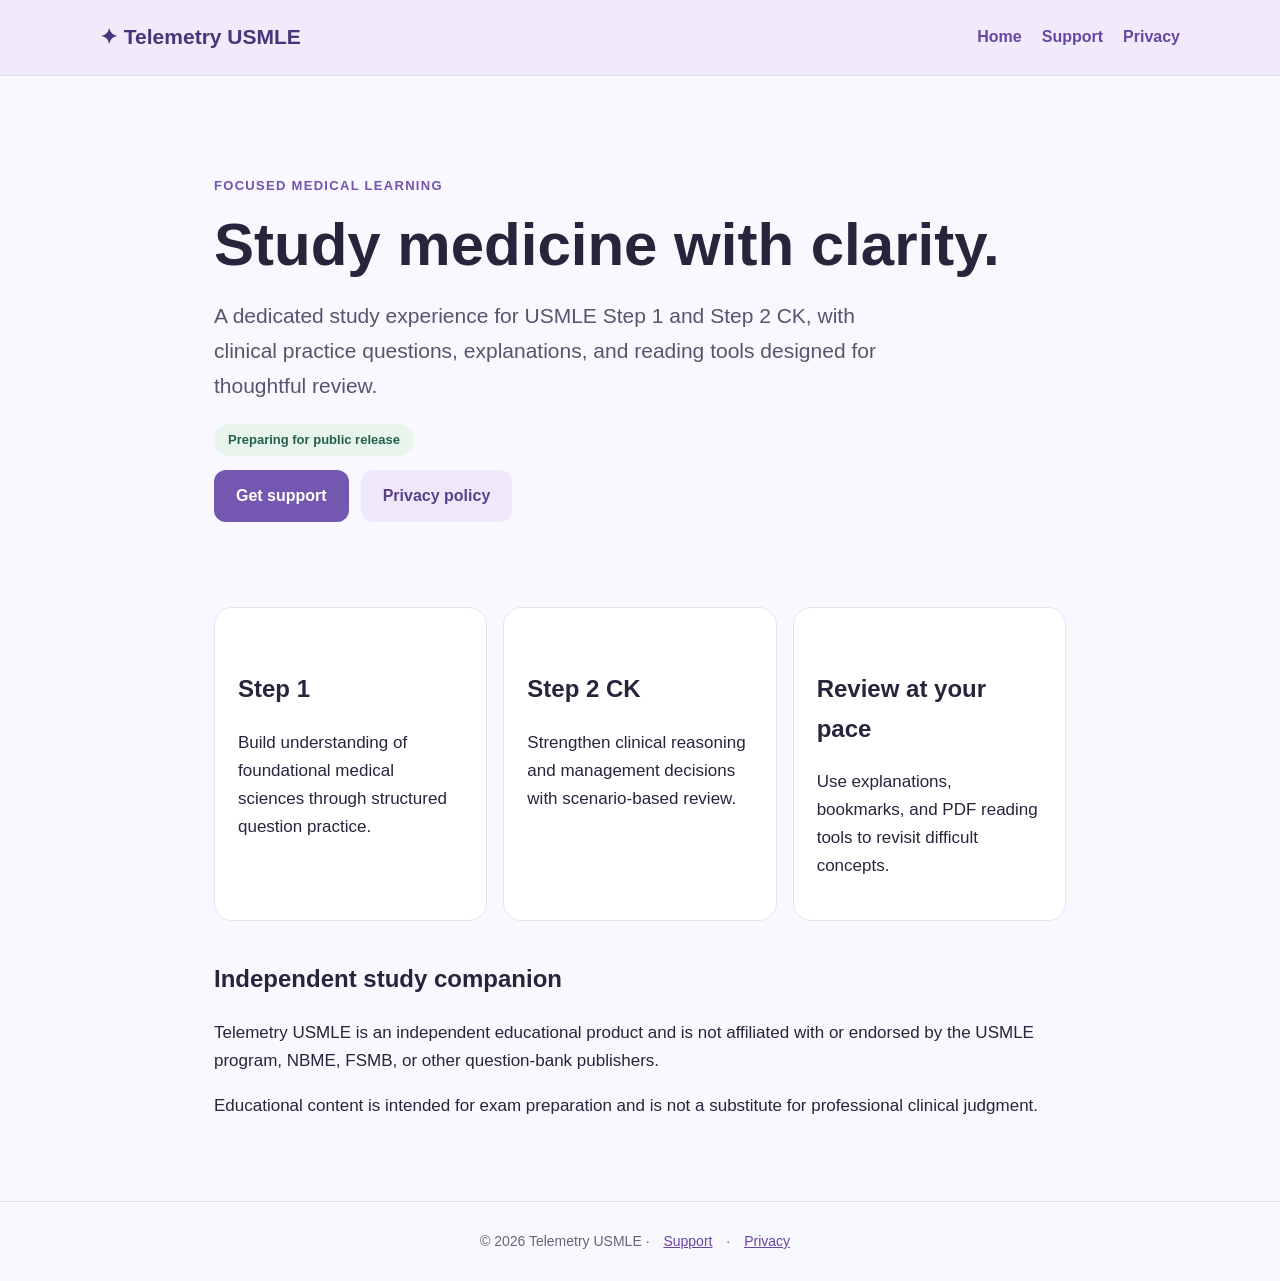
==== index.html @ 8b522fc5 "Add files via upload" ====
<!doctype html><html lang="en"><head><meta charset="utf-8"><meta name="viewport" content="width=device-width,initial-scale=1"><title>Telemetry USMLE | Medical Board Exam Study</title><meta name="description" content="Telemetry USMLE is a medical board exam study app with Step 1 and Step 2 CK practice and detailed explanations."><link rel="stylesheet" href="style.css"></head><body><header><a class="brand" href="index.html">✦ Telemetry USMLE</a><nav><a href="index.html">Home</a><a href="support.html">Support</a><a href="privacy.html">Privacy</a></nav></header><main><section class="hero"><div class="eyebrow">Focused medical learning</div><h1>Study medicine with clarity.</h1><p class="lead">A dedicated study experience for USMLE Step 1 and Step 2 CK, with clinical practice questions, explanations, and reading tools designed for thoughtful review.</p><span class="pill">Preparing for public release</span><div><a class="button" href="support.html">Get support</a><a class="button secondary" href="privacy.html">Privacy policy</a></div></section><section class="cards"><article class="card"><h2>Step 1</h2><p>Build understanding of foundational medical sciences through structured question practice.</p></article><article class="card"><h2>Step 2 CK</h2><p>Strengthen clinical reasoning and management decisions with scenario-based review.</p></article><article class="card"><h2>Review at your pace</h2><p>Use explanations, bookmarks, and PDF reading tools to revisit difficult concepts.</p></article></section><h2>Independent study companion</h2><p>Telemetry USMLE is an independent educational product and is not affiliated with or endorsed by the USMLE program, NBME, FSMB, or other question-bank publishers.</p><p>Educational content is intended for exam preparation and is not a substitute for professional clinical judgment.</p></main><footer>© 2026 Telemetry USMLE · <a href="support.html">Support</a> · <a href="privacy.html">Privacy</a></footer></body></html>
---- style.css ----
:root{font-family:Inter,-apple-system,BlinkMacSystemFont,'Segoe UI',sans-serif;color:#29243b;background:#faf8ff}*{box-sizing:border-box}body{margin:0;line-height:1.65}header{background:#f0eafa;border-bottom:1px solid #e4dbf2;padding:20px max(6%,calc((100% - 1080px)/2));display:flex;justify-content:space-between;align-items:center;gap:20px;flex-wrap:wrap}a{color:#6747a3}nav a{margin-left:20px;text-decoration:none;font-weight:600}.brand{font-weight:800;color:#493579;text-decoration:none;font-size:21px}main{max-width:900px;margin:auto;padding:64px 24px}.hero{padding:35px 0 55px}.eyebrow{color:#7353ad;font-weight:700;letter-spacing:.1em;text-transform:uppercase;font-size:13px}h1{font-size:clamp(36px,6vw,60px);line-height:1.12;margin:15px 0 20px}h2{margin-top:38px;font-size:24px}p,li{font-size:17px}.lead{font-size:21px;color:#5b526d;max-width:690px}.pill{display:inline-block;background:#e7f5ed;border-radius:20px;padding:5px 14px;color:#245f4d;font-size:13px;font-weight:700}.button{display:inline-block;background:#7457ae;color:white;padding:13px 22px;border-radius:12px;text-decoration:none;font-weight:700;margin:14px 12px 0 0}.button.secondary{background:#efe8fa;color:#594088}.cards{display:grid;grid-template-columns:repeat(auto-fit,minmax(230px,1fr));gap:16px;margin-top:30px}.card{background:white;border:1px solid #e9e1f2;border-radius:18px;padding:23px}.note{background:#fff5e8;border-left:4px solid #dfad6c;padding:15px 20px;border-radius:6px}footer{padding:28px 6%;border-top:1px solid #e4dbf2;text-align:center;color:#6b617a;font-size:14px}footer a{margin:0 10px}@media(max-width:600px){nav a{margin:0 12px 0 0}main{padding:40px 20px}}
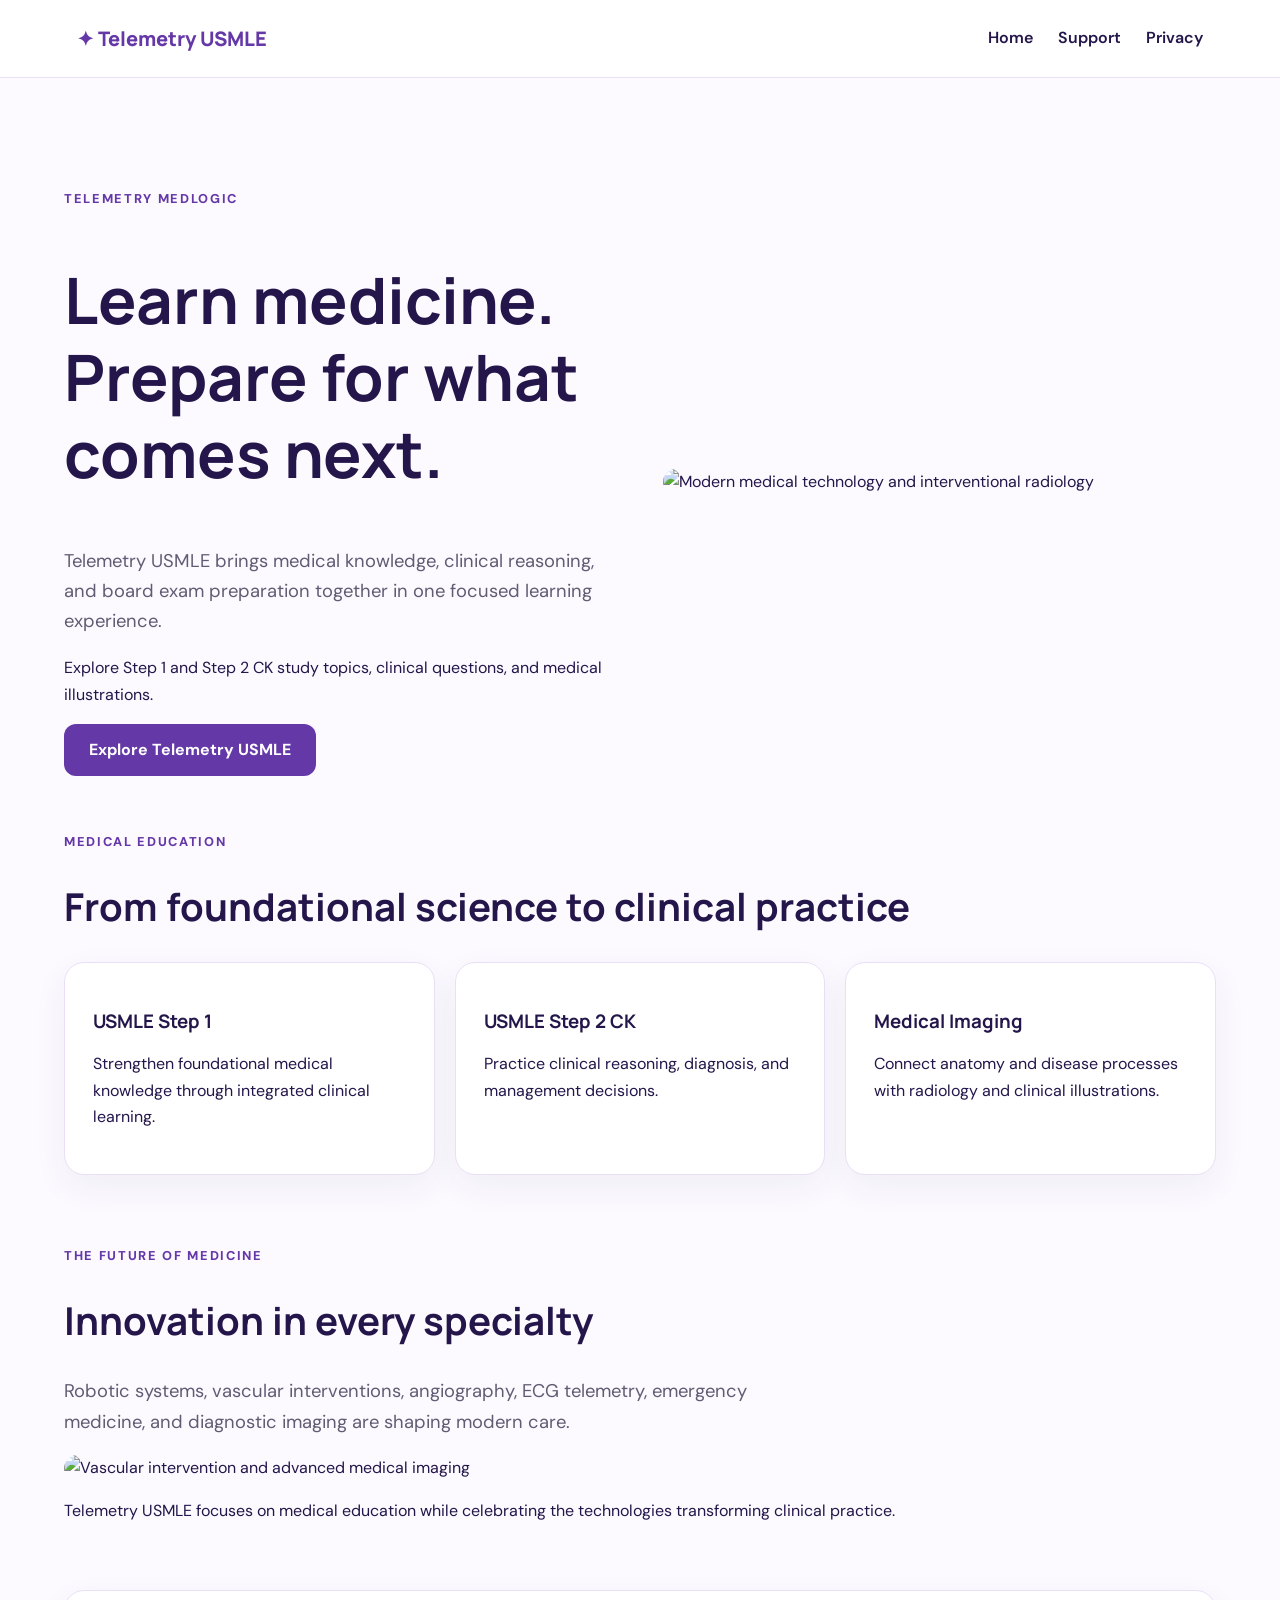
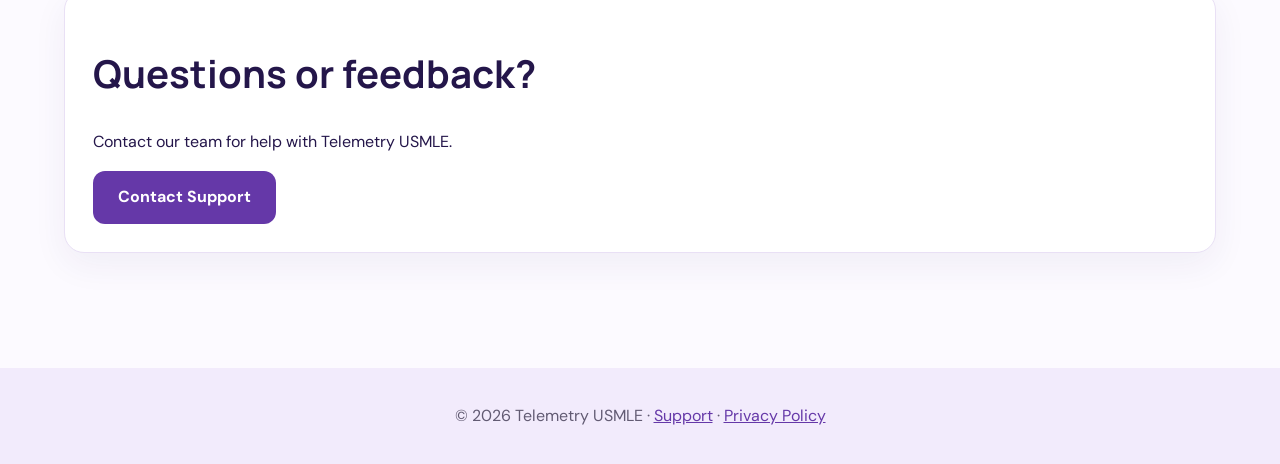
==== commit 8c128c4a: "Update index.html" ====
--- a/index.html
+++ b/index.html
@@ -1 +1,111 @@
-<!doctype html><html lang="en"><head><meta charset="utf-8"><meta name="viewport" content="width=device-width,initial-scale=1"><title>Telemetry USMLE | Medical Board Exam Study</title><meta name="description" content="Telemetry USMLE is a medical board exam study app with Step 1 and Step 2 CK practice and detailed explanations."><link rel="stylesheet" href="style.css"></head><body><header><a class="brand" href="index.html">✦ Telemetry USMLE</a><nav><a href="index.html">Home</a><a href="support.html">Support</a><a href="privacy.html">Privacy</a></nav></header><main><section class="hero"><div class="eyebrow">Focused medical learning</div><h1>Study medicine with clarity.</h1><p class="lead">A dedicated study experience for USMLE Step 1 and Step 2 CK, with clinical practice questions, explanations, and reading tools designed for thoughtful review.</p><span class="pill">Preparing for public release</span><div><a class="button" href="support.html">Get support</a><a class="button secondary" href="privacy.html">Privacy policy</a></div></section><section class="cards"><article class="card"><h2>Step 1</h2><p>Build understanding of foundational medical sciences through structured question practice.</p></article><article class="card"><h2>Step 2 CK</h2><p>Strengthen clinical reasoning and management decisions with scenario-based review.</p></article><article class="card"><h2>Review at your pace</h2><p>Use explanations, bookmarks, and PDF reading tools to revisit difficult concepts.</p></article></section><h2>Independent study companion</h2><p>Telemetry USMLE is an independent educational product and is not affiliated with or endorsed by the USMLE program, NBME, FSMB, or other question-bank publishers.</p><p>Educational content is intended for exam preparation and is not a substitute for professional clinical judgment.</p></main><footer>© 2026 Telemetry USMLE · <a href="support.html">Support</a> · <a href="privacy.html">Privacy</a></footer></body></html>
+
+<!DOCTYPE html>
+<html lang="en">
+<head>
+  <meta charset="UTF-8">
+  <meta name="viewport" content="width=device-width, initial-scale=1">
+  <meta name="description" content="Telemetry USMLE medical education and board exam preparation.">
+  <title>Telemetry USMLE | Medical Education</title>
+  <link rel="stylesheet" href="style.css">
+</head>
+<body>
+  <header>
+    <a class="brand" href="index.html">✦ Telemetry USMLE</a>
+    <nav aria-label="Main navigation">
+      <a href="index.html">Home</a>
+      <a href="support.html">Support</a>
+      <a href="privacy.html">Privacy</a>
+    </nav>
+  </header>
+
+  <main>
+    <section class="hero">
+      <div>
+        <div class="eyebrow">Telemetry MedLogic</div>
+        <h1>Learn medicine. Prepare for what comes next.</h1>
+        <p class="lead">
+          Telemetry USMLE brings medical knowledge,
+          clinical reasoning, and board exam preparation
+          together in one focused learning experience.
+        </p>
+        <p>
+          Explore Step 1 and Step 2 CK study topics,
+          clinical questions, and medical illustrations.
+        </p>
+        <a class="btn" href="support.html">Explore Telemetry USMLE</a>
+      </div>
+      <div>
+        <img
+          src="medical-hero.webp"
+          alt="Modern medical technology and interventional radiology"
+          style="width:100%;border-radius:24px"
+        >
+      </div>
+    </section>
+
+    <section>
+      <div class="eyebrow">Medical education</div>
+      <h2>From foundational science to clinical practice</h2>
+      <div class="grid">
+        <article class="card">
+          <h3>USMLE Step 1</h3>
+          <p>
+            Strengthen foundational medical knowledge
+            through integrated clinical learning.
+          </p>
+        </article>
+        <article class="card">
+          <h3>USMLE Step 2 CK</h3>
+          <p>
+            Practice clinical reasoning, diagnosis,
+            and management decisions.
+          </p>
+        </article>
+        <article class="card">
+          <h3>Medical Imaging</h3>
+          <p>
+            Connect anatomy and disease processes
+            with radiology and clinical illustrations.
+          </p>
+        </article>
+      </div>
+    </section>
+
+    <section style="padding-top:70px">
+      <div class="eyebrow">The future of medicine</div>
+      <h2>Innovation in every specialty</h2>
+      <p class="lead">
+        Robotic systems, vascular interventions,
+        angiography, ECG telemetry, emergency medicine,
+        and diagnostic imaging are shaping modern care.
+      </p>
+      <img
+        src="vascular-banner.webp"
+        alt="Vascular intervention and advanced medical imaging"
+        class="feature-image"
+      >
+      <p>
+        Telemetry USMLE focuses on medical education
+        while celebrating the technologies transforming
+        clinical practice.
+      </p>
+    </section>
+
+    <section style="padding-top:50px">
+      <div class="card">
+        <h2>Questions or feedback?</h2>
+        <p>
+          Contact our team for help with Telemetry USMLE.
+        </p>
+        <a class="btn" href="support.html">Contact Support</a>
+      </div>
+    </section>
+  </main>
+
+  <footer>
+    © 2026 Telemetry USMLE ·
+    <a href="support.html">Support</a> ·
+    <a href="privacy.html">Privacy Policy</a>
+  </footer>
+</body>
+</html>
--- a/style.css
+++ b/style.css
@@ -1 +1,140 @@
-:root{font-family:Inter,-apple-system,BlinkMacSystemFont,'Segoe UI',sans-serif;color:#29243b;background:#faf8ff}*{box-sizing:border-box}body{margin:0;line-height:1.65}header{background:#f0eafa;border-bottom:1px solid #e4dbf2;padding:20px max(6%,calc((100% - 1080px)/2));display:flex;justify-content:space-between;align-items:center;gap:20px;flex-wrap:wrap}a{color:#6747a3}nav a{margin-left:20px;text-decoration:none;font-weight:600}.brand{font-weight:800;color:#493579;text-decoration:none;font-size:21px}main{max-width:900px;margin:auto;padding:64px 24px}.hero{padding:35px 0 55px}.eyebrow{color:#7353ad;font-weight:700;letter-spacing:.1em;text-transform:uppercase;font-size:13px}h1{font-size:clamp(36px,6vw,60px);line-height:1.12;margin:15px 0 20px}h2{margin-top:38px;font-size:24px}p,li{font-size:17px}.lead{font-size:21px;color:#5b526d;max-width:690px}.pill{display:inline-block;background:#e7f5ed;border-radius:20px;padding:5px 14px;color:#245f4d;font-size:13px;font-weight:700}.button{display:inline-block;background:#7457ae;color:white;padding:13px 22px;border-radius:12px;text-decoration:none;font-weight:700;margin:14px 12px 0 0}.button.secondary{background:#efe8fa;color:#594088}.cards{display:grid;grid-template-columns:repeat(auto-fit,minmax(230px,1fr));gap:16px;margin-top:30px}.card{background:white;border:1px solid #e9e1f2;border-radius:18px;padding:23px}.note{background:#fff5e8;border-left:4px solid #dfad6c;padding:15px 20px;border-radius:6px}footer{padding:28px 6%;border-top:1px solid #e4dbf2;text-align:center;color:#6b617a;font-size:14px}footer a{margin:0 10px}@media(max-width:600px){nav a{margin:0 12px 0 0}main{padding:40px 20px}}
+
+@import url('https://fonts.googleapis.com/css2?family=DM+Sans:wght@400;500;600;700&family=Manrope:wght@400;500;600;700;800&display=swap');
+
+:root {
+  --ink: #24164a;
+  --purple: #6538a8;
+  --violet: #8052c5;
+  --soft: #f7f3ff;
+  --line: #e9e0f5;
+  --muted: #625b73;
+}
+
+* { box-sizing: border-box; }
+
+body {
+  margin: 0;
+  color: var(--ink);
+  background: #fcfaff;
+  font-family: 'DM Sans', sans-serif;
+  line-height: 1.65;
+}
+
+header {
+  display: flex;
+  justify-content: space-between;
+  align-items: center;
+  padding: 22px 6%;
+  background: white;
+  border-bottom: 1px solid var(--line);
+}
+
+.brand {
+  font-family: Manrope, sans-serif;
+  font-weight: 800;
+  font-size: 1.25rem;
+  color: var(--purple);
+  text-decoration: none;
+}
+
+nav { display: flex; gap: 25px; }
+
+nav a {
+  color: var(--ink);
+  font-weight: 600;
+  text-decoration: none;
+}
+
+nav a:hover { color: var(--violet); }
+
+main {
+  width: min(1160px, 90%);
+  margin: 0 auto;
+  padding: 55px 0;
+}
+
+h1, h2, h3 {
+  font-family: Manrope, sans-serif;
+  line-height: 1.2;
+}
+
+h1 { font-size: clamp(2.5rem, 5vw, 4.5rem); }
+h2 { font-size: clamp(1.6rem, 3vw, 2.5rem); }
+
+.lead {
+  font-size: 1.15rem;
+  color: var(--muted);
+  max-width: 700px;
+}
+
+.eyebrow {
+  color: var(--purple);
+  text-transform: uppercase;
+  letter-spacing: .13em;
+  font-size: .8rem;
+  font-weight: 800;
+}
+
+.hero {
+  display: grid;
+  grid-template-columns: 1fr 1fr;
+  gap: 45px;
+  align-items: center;
+  padding: 55px 0;
+}
+
+.hero img, .feature-image {
+  width: 100%;
+  border-radius: 24px;
+  object-fit: cover;
+}
+
+.card {
+  background: white;
+  border: 1px solid var(--line);
+  border-radius: 20px;
+  padding: 28px;
+  box-shadow: 0 12px 35px rgba(55, 30, 100, .06);
+}
+
+.grid {
+  display: grid;
+  grid-template-columns: repeat(3, 1fr);
+  gap: 20px;
+}
+
+.button, .btn {
+  display: inline-block;
+  padding: 13px 25px;
+  border-radius: 12px;
+  background: var(--purple);
+  color: white;
+  font-weight: 700;
+  text-decoration: none;
+}
+
+.button:hover, .btn:hover { background: #4b2687; }
+
+.note {
+  padding: 18px;
+  border-radius: 12px;
+  background: var(--soft);
+}
+
+footer {
+  margin-top: 60px;
+  padding: 35px 6%;
+  text-align: center;
+  background: #f2ebfc;
+  color: var(--muted);
+}
+
+footer a { color: var(--purple); }
+
+@media (max-width: 760px) {
+  header { flex-direction: column; gap: 15px; }
+  nav { flex-wrap: wrap; justify-content: center; }
+  .hero { grid-template-columns: 1fr; }
+  .grid { grid-template-columns: 1fr; }
+  main { padding: 30px 0; }
+}
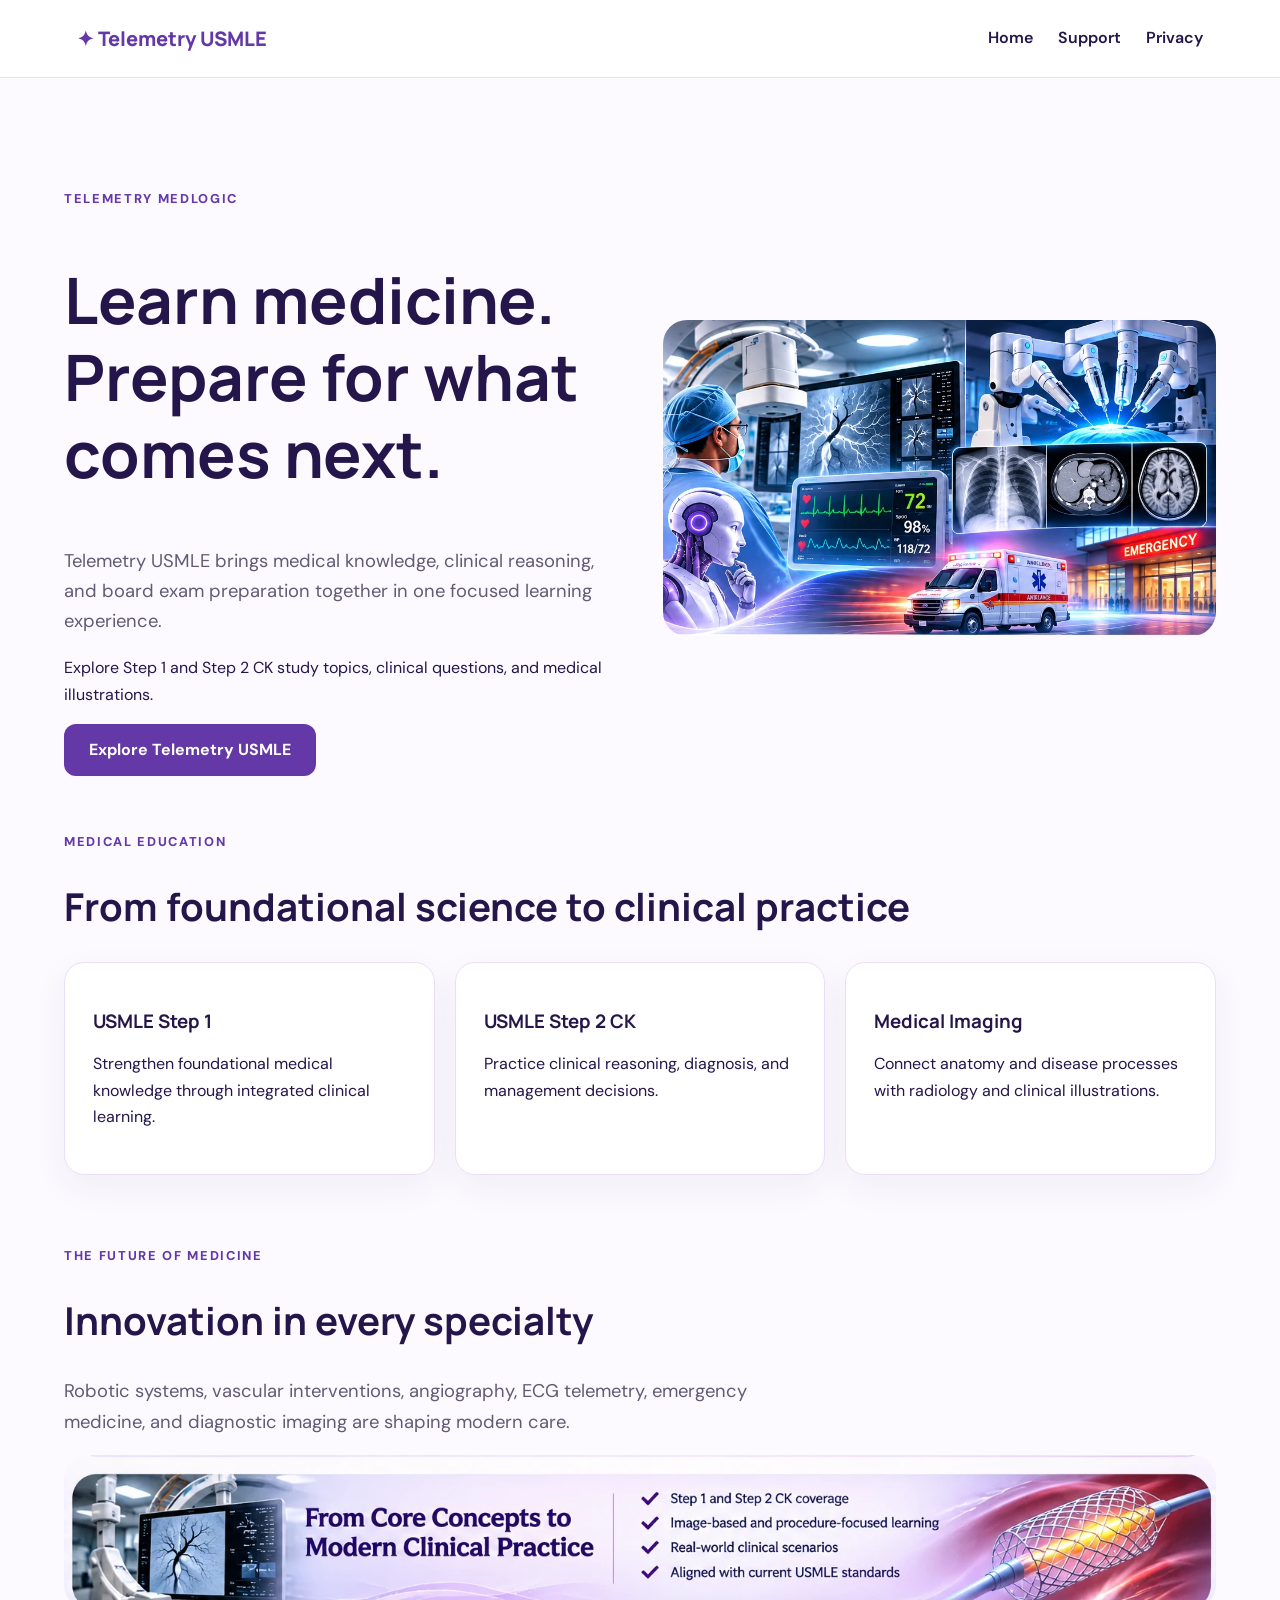
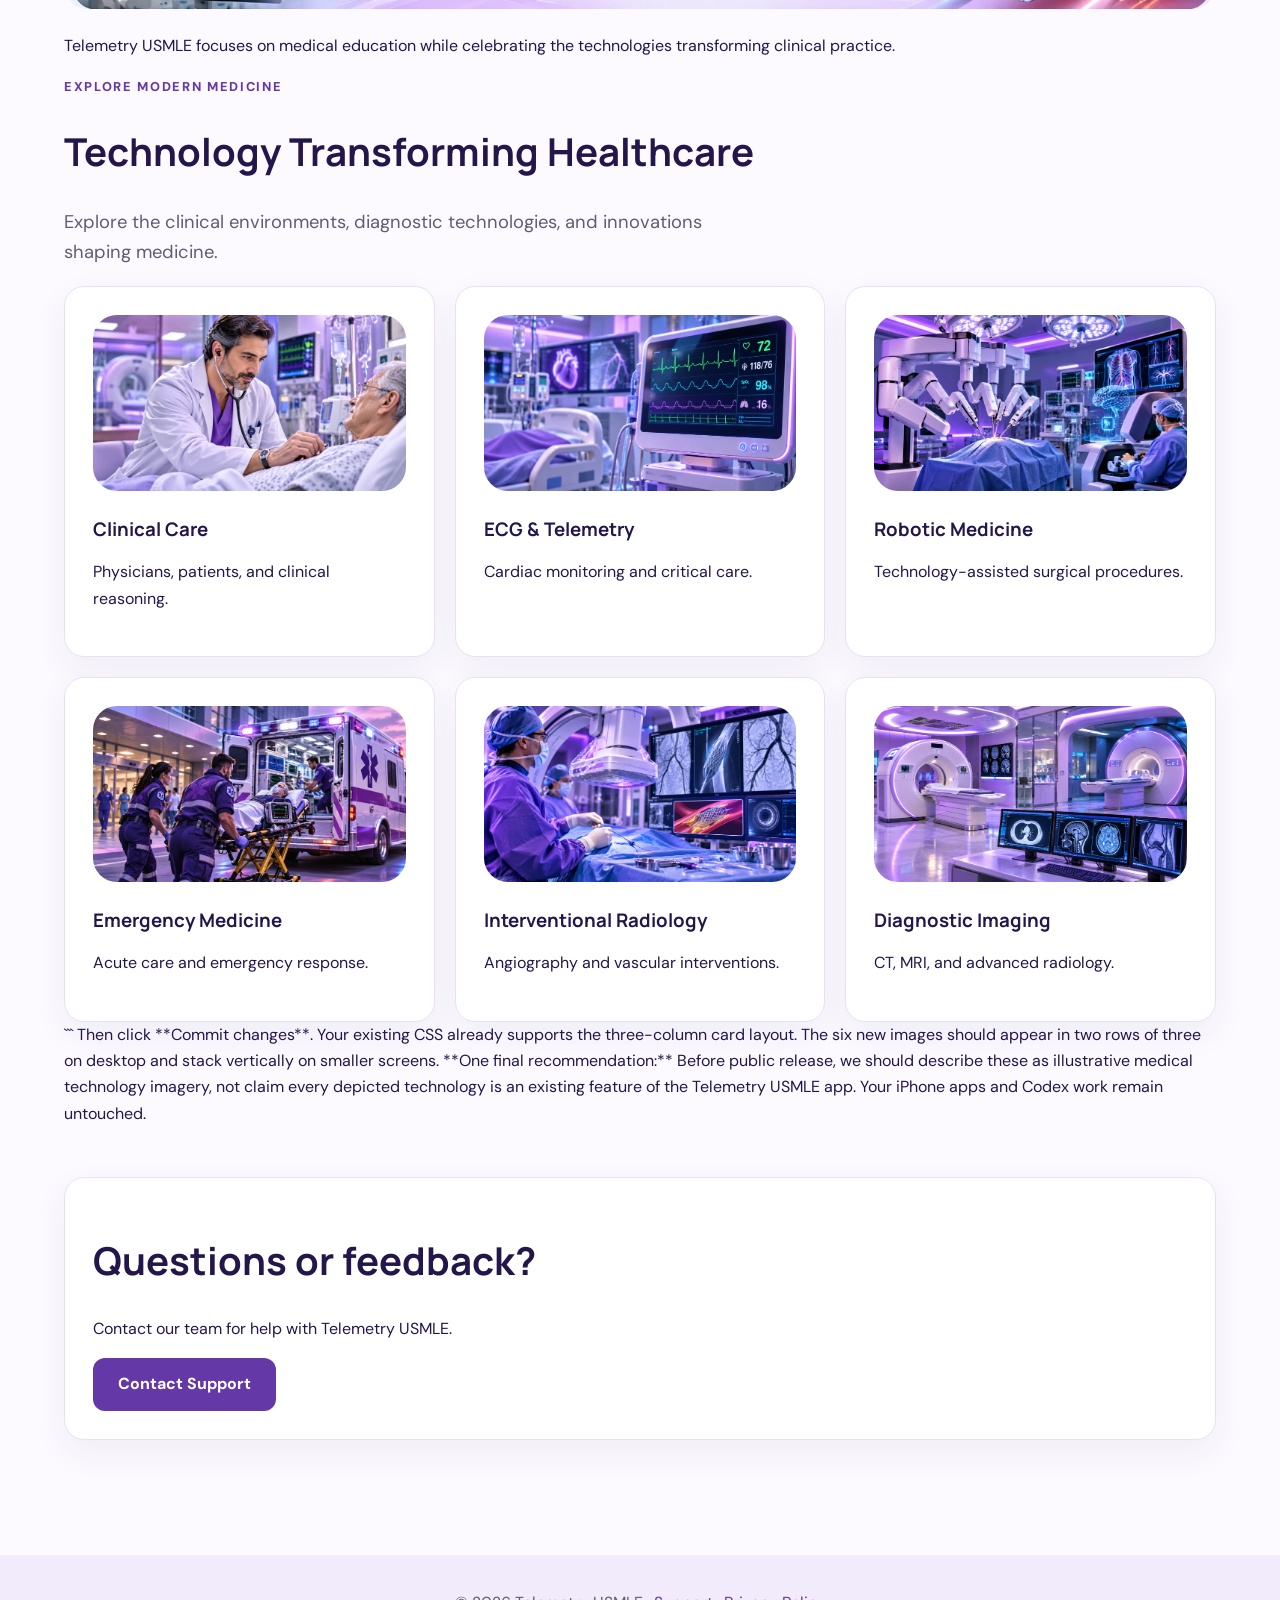
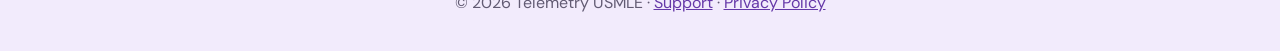
==== commit 8c08fcc1: "Update index.html" ====
--- a/index.html
+++ b/index.html
@@ -91,6 +91,73 @@
       </p>
     </section>
 
+<section class="medical-gallery">
+  <div class="eyebrow">Explore Modern Medicine</div>
+  <h2>Technology Transforming Healthcare</h2>
+  <p class="lead">
+    Explore the clinical environments, diagnostic
+    technologies, and innovations shaping medicine.
+  </p>
+
+  <div class="grid">
+    <article class="card">
+      <img src="doctor-clinical-care.png"
+           alt="Doctor providing clinical care"
+           class="feature-image" loading="lazy">
+      <h3>Clinical Care</h3>
+      <p>Physicians, patients, and clinical reasoning.</p>
+    </article>
+
+    <article class="card">
+      <img src="ecg-telemetry.png"
+           alt="ECG telemetry monitor"
+           class="feature-image" loading="lazy">
+      <h3>ECG & Telemetry</h3>
+      <p>Cardiac monitoring and critical care.</p>
+    </article>
+
+    <article class="card">
+      <img src="robotic-surgery.png"
+           alt="Robotic surgery system"
+           class="feature-image" loading="lazy">
+      <h3>Robotic Medicine</h3>
+      <p>Technology-assisted surgical procedures.</p>
+    </article>
+
+    <article class="card">
+      <img src="emergency-ambulance.png"
+           alt="Emergency medical responders"
+           class="feature-image" loading="lazy">
+      <h3>Emergency Medicine</h3>
+      <p>Acute care and emergency response.</p>
+    </article>
+
+    <article class="card">
+      <img src="interventional-radiology.png"
+           alt="Interventional radiology procedure"
+           class="feature-image" loading="lazy">
+      <h3>Interventional Radiology</h3>
+      <p>Angiography and vascular interventions.</p>
+    </article>
+
+    <article class="card">
+      <img src="ct-mri-imaging.png"
+           alt="CT and MRI imaging equipment"
+           class="feature-image" loading="lazy">
+      <h3>Diagnostic Imaging</h3>
+      <p>CT, MRI, and advanced radiology.</p>
+    </article>
+  </div>
+</section>
+```
+
+Then click **Commit changes**.
+
+Your existing CSS already supports the three-column card layout. The six new images should appear in two rows of three on desktop and stack vertically on smaller screens.
+
+**One final recommendation:** Before public release, we should describe these as illustrative medical technology imagery, not claim every depicted technology is an existing feature of the Telemetry USMLE app.
+
+Your iPhone apps and Codex work remain untouched.
     <section style="padding-top:50px">
       <div class="card">
         <h2>Questions or feedback?</h2>
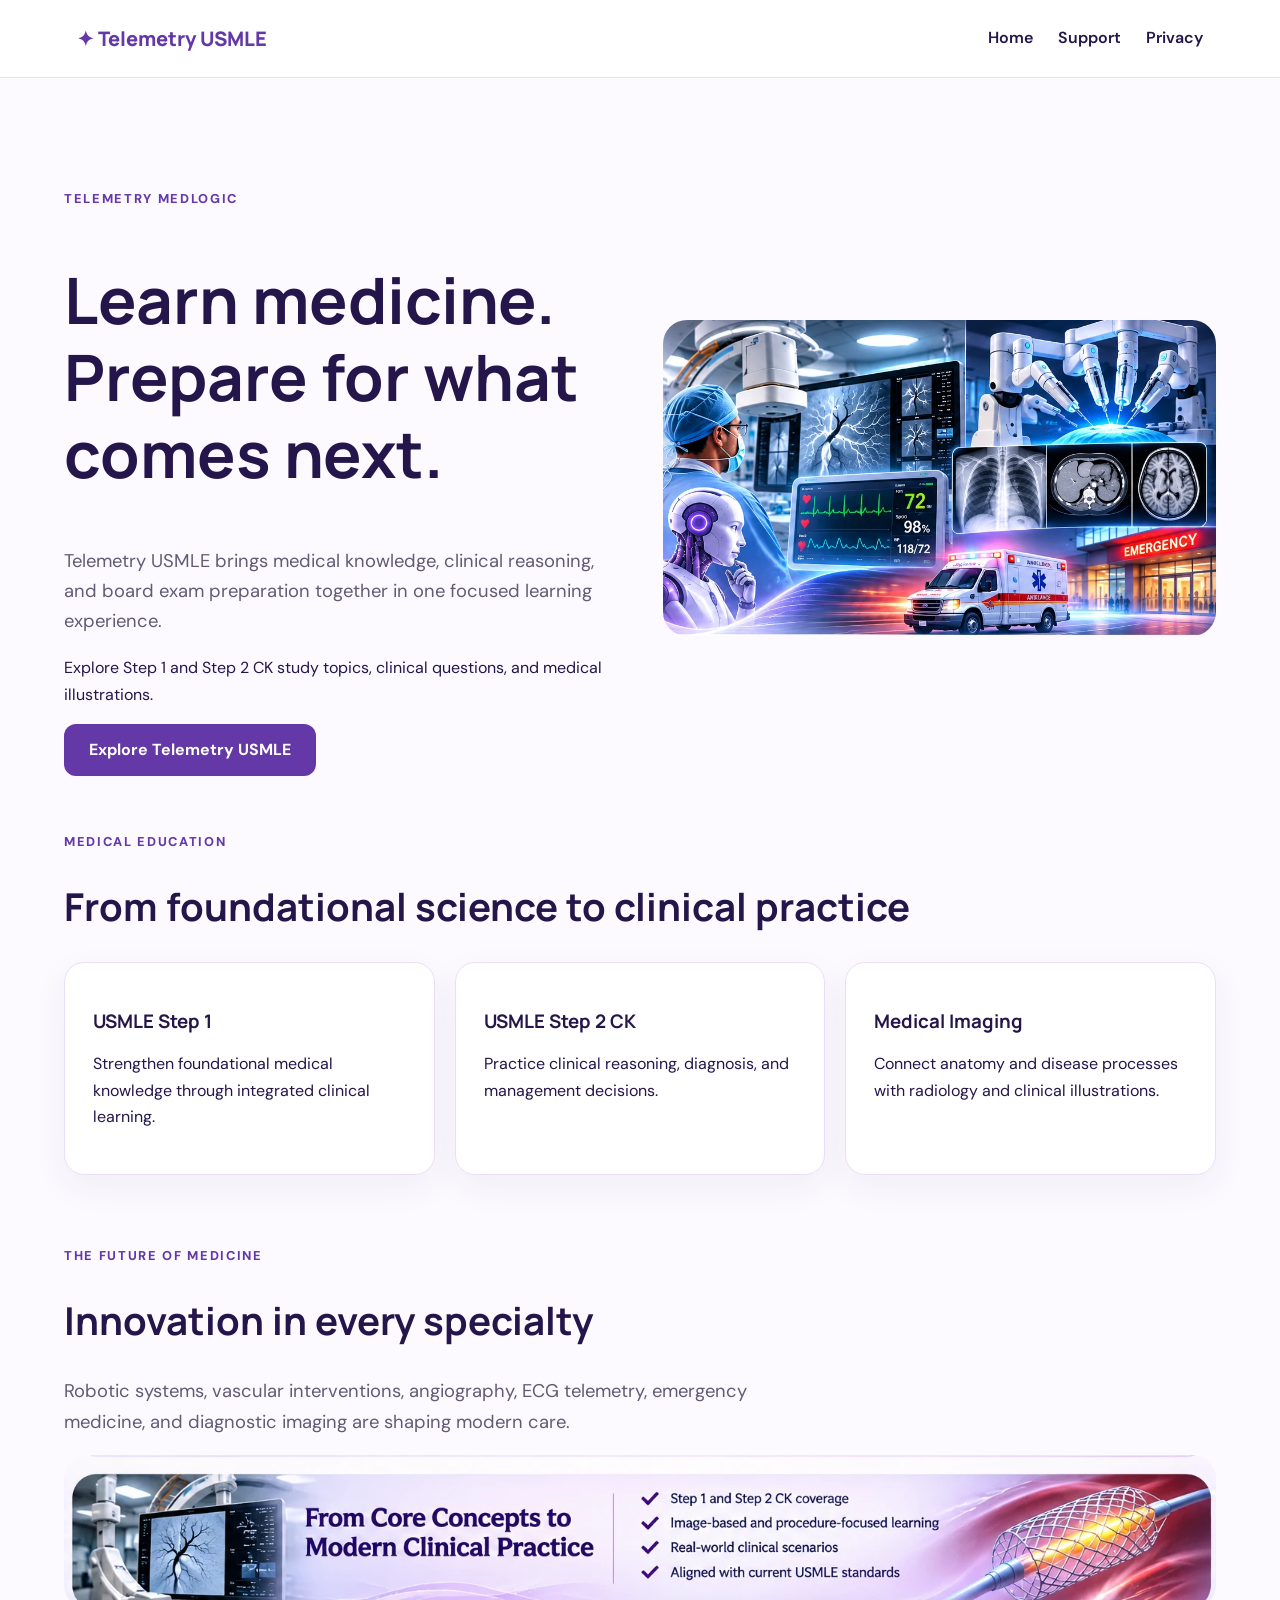
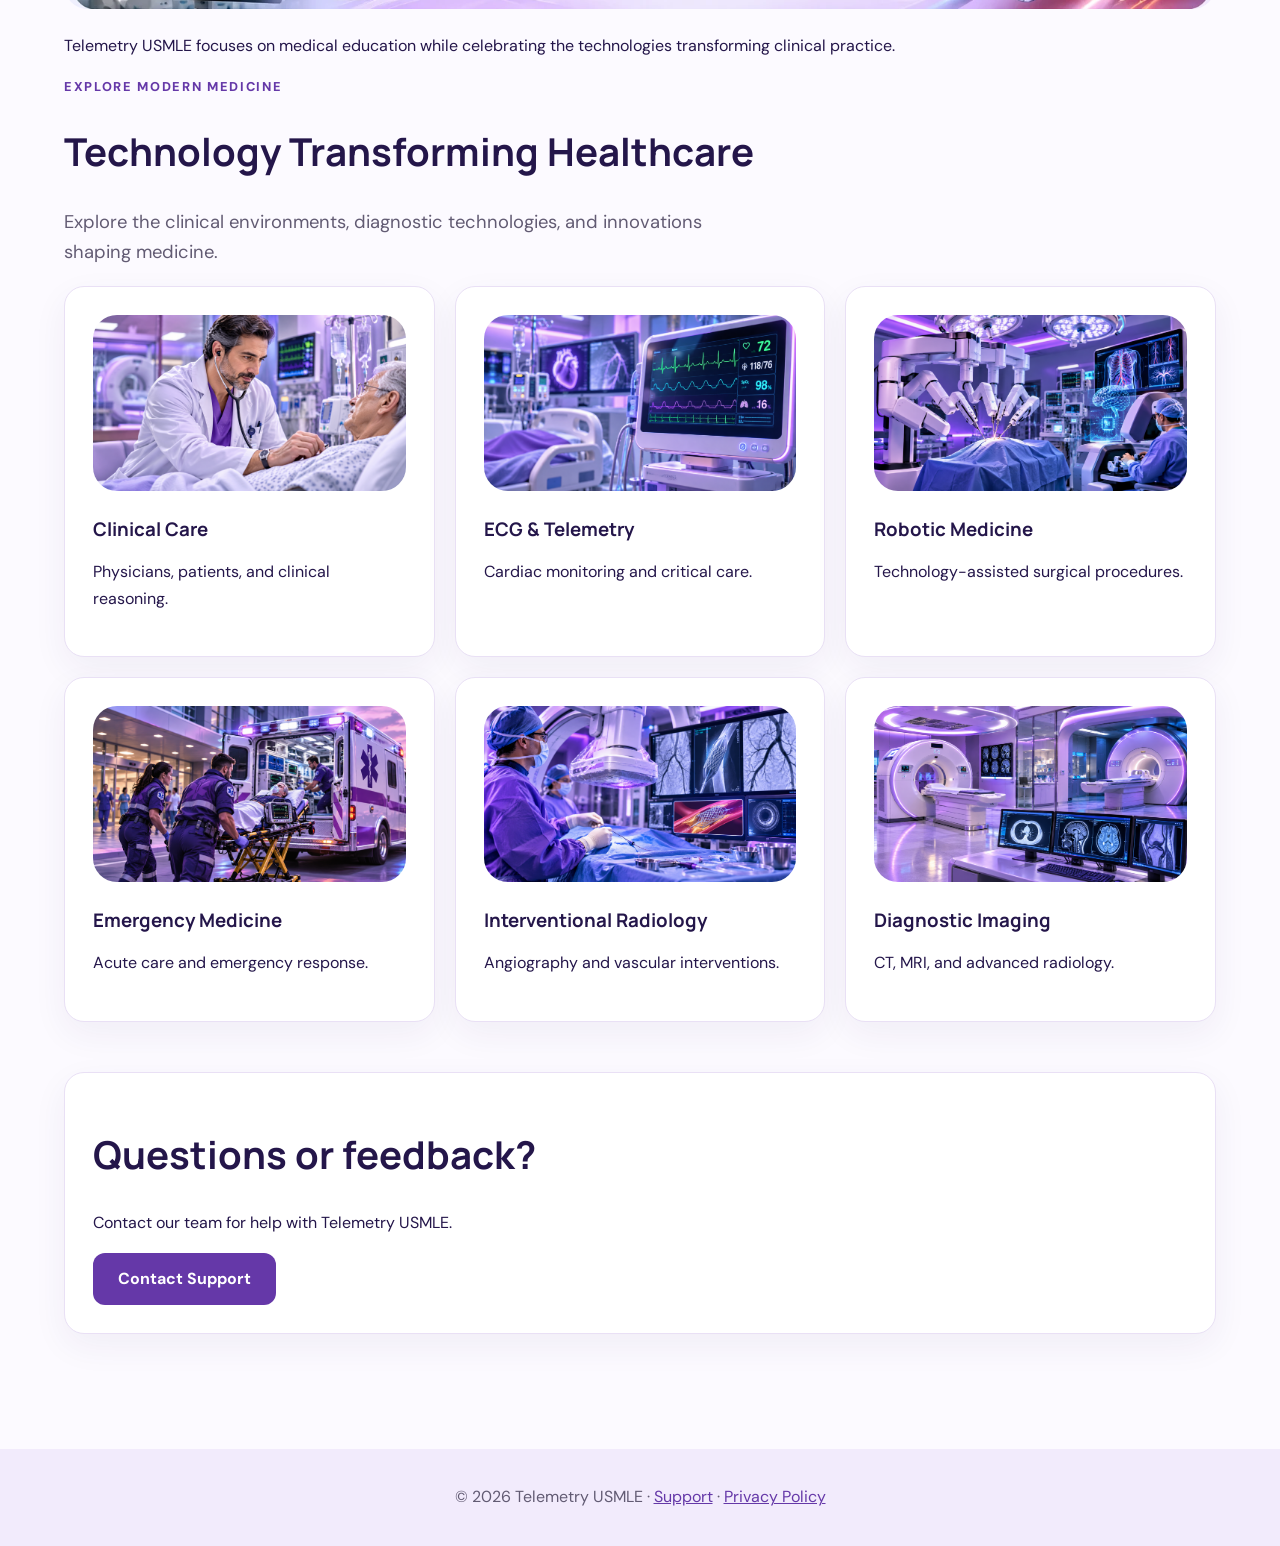
==== commit 9ac87dba: "Update index.html" ====
--- a/index.html
+++ b/index.html
@@ -149,15 +149,7 @@
     </article>
   </div>
 </section>
-```
 
-Then click **Commit changes**.
-
-Your existing CSS already supports the three-column card layout. The six new images should appear in two rows of three on desktop and stack vertically on smaller screens.
-
-**One final recommendation:** Before public release, we should describe these as illustrative medical technology imagery, not claim every depicted technology is an existing feature of the Telemetry USMLE app.
-
-Your iPhone apps and Codex work remain untouched.
     <section style="padding-top:50px">
       <div class="card">
         <h2>Questions or feedback?</h2>
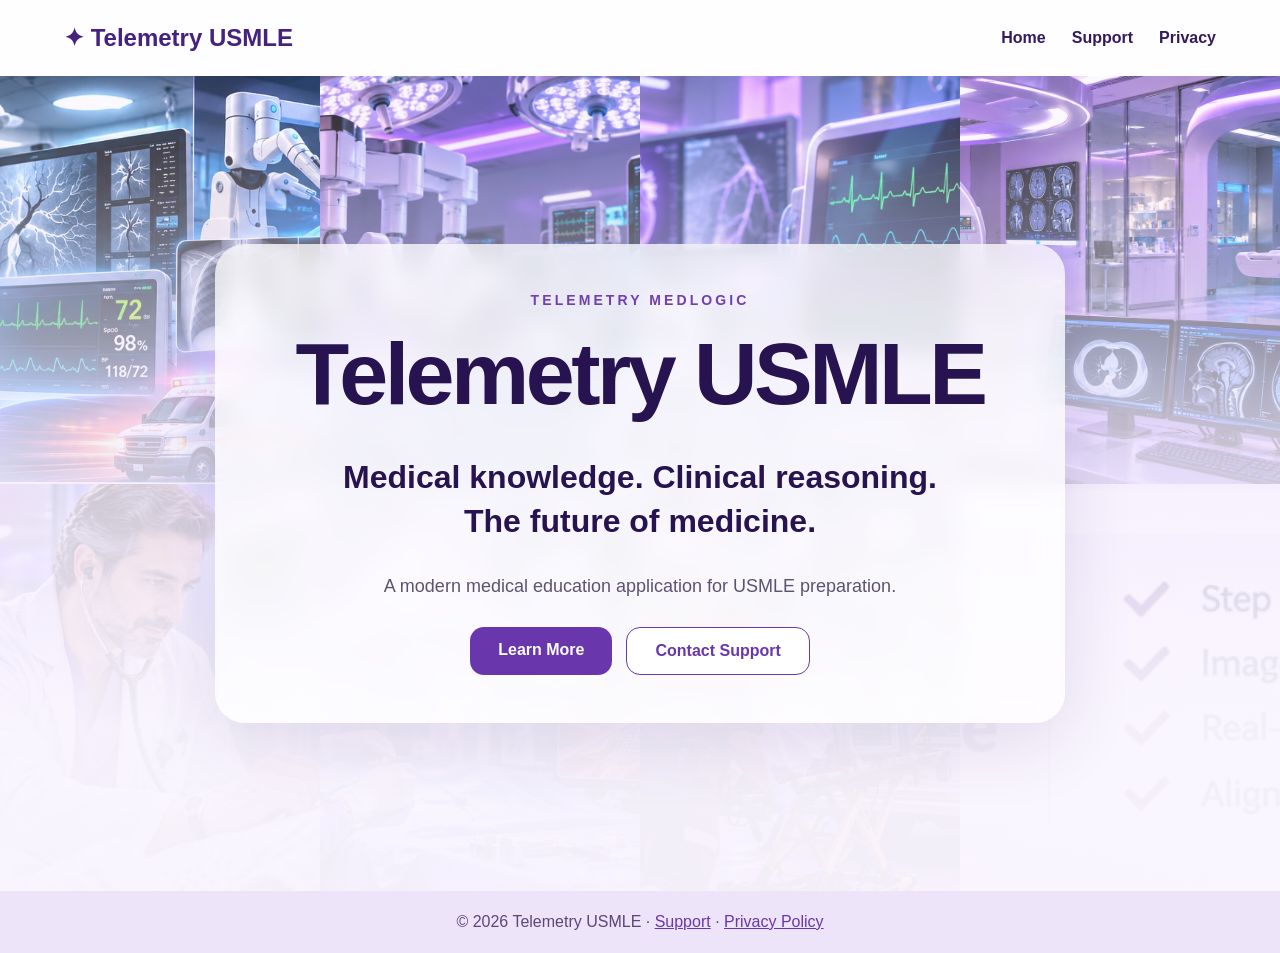
==== commit 2fb57efc: "Update index.html" ====
--- a/index.html
+++ b/index.html
@@ -2,169 +2,265 @@
 <!DOCTYPE html>
 <html lang="en">
 <head>
-  <meta charset="UTF-8">
-  <meta name="viewport" content="width=device-width, initial-scale=1">
-  <meta name="description" content="Telemetry USMLE medical education and board exam preparation.">
-  <title>Telemetry USMLE | Medical Education</title>
-  <link rel="stylesheet" href="style.css">
+<meta charset="UTF-8">
+<meta name="viewport" content="width=device-width, initial-scale=1">
+<meta name="description" content="Telemetry USMLE medical education and board exam preparation.">
+<title>Telemetry USMLE | Telemetry MedLogic</title>
+
+<style>
+* { box-sizing: border-box; }
+
+html, body {
+  margin: 0;
+  min-height: 100%;
+}
+
+body {
+  font-family: Arial, Helvetica, sans-serif;
+  color: #26134f;
+  background: #f5efff;
+}
+
+header {
+  position: relative;
+  z-index: 2;
+  display: flex;
+  justify-content: space-between;
+  align-items: center;
+  gap: 20px;
+  padding: 24px 5%;
+  background: rgba(255,255,255,.90);
+}
+
+.brand {
+  color: #44227e;
+  font-size: 24px;
+  font-weight: 800;
+  text-decoration: none;
+}
+
+nav {
+  display: flex;
+  gap: 26px;
+}
+
+nav a {
+  color: #321a5d;
+  text-decoration: none;
+  font-weight: 700;
+}
+
+nav a:hover {
+  color: #8653cb;
+}
+
+.medical-background {
+  position: absolute;
+  inset: 0;
+  overflow: hidden;
+  display: grid;
+  grid-template-columns: repeat(4, 1fr);
+  grid-template-rows: repeat(2, 1fr);
+}
+
+.medical-background img {
+  width: 100%;
+  height: 100%;
+  object-fit: cover;
+  min-height: 0;
+}
+
+.hero {
+  position: relative;
+  min-height: calc(100vh - 85px);
+  display: flex;
+  align-items: center;
+  justify-content: center;
+  padding: 80px 24px;
+  isolation: isolate;
+}
+
+.medical-background {
+  z-index: -2;
+}
+
+.hero::before {
+  content: "";
+  position: absolute;
+  inset: 0;
+  z-index: -1;
+  background:
+    linear-gradient(
+      180deg,
+      rgba(237,222,255,.15) 0%,
+      rgba(245,238,255,.80) 44%,
+      rgba(250,246,255,.97) 80%
+    );
+}
+
+.hero-content {
+  width: min(850px, 100%);
+  padding: 48px 34px;
+  text-align: center;
+  border-radius: 30px;
+  background: rgba(255,255,255,.73);
+  box-shadow: 0 20px 70px rgba(49,24,95,.12);
+  backdrop-filter: blur(12px);
+}
+
+.eyebrow {
+  font-size: 14px;
+  letter-spacing: .22em;
+  text-transform: uppercase;
+  color: #7040b1;
+  font-weight: 800;
+}
+
+h1 {
+  margin: 18px 0;
+  font-size: clamp(44px, 7vw, 88px);
+  line-height: 1.1;
+  letter-spacing: -.04em;
+}
+
+.tagline {
+  font-size: clamp(21px, 3vw, 32px);
+  font-weight: 700;
+  line-height: 1.4;
+}
+
+.description {
+  font-size: 18px;
+  color: #5d5271;
+}
+
+.actions {
+  display: flex;
+  justify-content: center;
+  flex-wrap: wrap;
+  gap: 14px;
+  margin-top: 30px;
+}
+
+.btn {
+  padding: 14px 28px;
+  border-radius: 14px;
+  font-weight: 700;
+  text-decoration: none;
+}
+
+.primary {
+  background: #6936ac;
+  color: white;
+}
+
+.secondary {
+  background: white;
+  color: #6936ac;
+  border: 1px solid #6936ac;
+}
+
+footer {
+  text-align: center;
+  padding: 22px;
+  background: #eee4fa;
+  color: #594777;
+}
+
+footer a {
+  color: #6936ac;
+}
+
+@media (max-width: 700px) {
+  header {
+    flex-direction: column;
+    padding: 18px;
+  }
+
+  nav {
+    gap: 20px;
+  }
+
+  .medical-background {
+    grid-template-columns: repeat(2, 1fr);
+    grid-template-rows: repeat(4, 1fr);
+  }
+
+  .hero {
+    min-height: 850px;
+    padding: 40px 16px;
+  }
+
+  .hero-content {
+    padding: 32px 20px;
+  }
+
+  .description {
+    font-size: 16px;
+  }
+}
+</style>
 </head>
+
 <body>
-  <header>
-    <a class="brand" href="index.html">✦ Telemetry USMLE</a>
-    <nav aria-label="Main navigation">
-      <a href="index.html">Home</a>
-      <a href="support.html">Support</a>
-      <a href="privacy.html">Privacy</a>
-    </nav>
-  </header>
-
-  <main>
-    <section class="hero">
-      <div>
-        <div class="eyebrow">Telemetry MedLogic</div>
-        <h1>Learn medicine. Prepare for what comes next.</h1>
-        <p class="lead">
-          Telemetry USMLE brings medical knowledge,
-          clinical reasoning, and board exam preparation
-          together in one focused learning experience.
-        </p>
-        <p>
-          Explore Step 1 and Step 2 CK study topics,
-          clinical questions, and medical illustrations.
-        </p>
-        <a class="btn" href="support.html">Explore Telemetry USMLE</a>
-      </div>
-      <div>
-        <img
-          src="medical-hero.webp"
-          alt="Modern medical technology and interventional radiology"
-          style="width:100%;border-radius:24px"
-        >
-      </div>
-    </section>
-
-    <section>
-      <div class="eyebrow">Medical education</div>
-      <h2>From foundational science to clinical practice</h2>
-      <div class="grid">
-        <article class="card">
-          <h3>USMLE Step 1</h3>
-          <p>
-            Strengthen foundational medical knowledge
-            through integrated clinical learning.
-          </p>
-        </article>
-        <article class="card">
-          <h3>USMLE Step 2 CK</h3>
-          <p>
-            Practice clinical reasoning, diagnosis,
-            and management decisions.
-          </p>
-        </article>
-        <article class="card">
-          <h3>Medical Imaging</h3>
-          <p>
-            Connect anatomy and disease processes
-            with radiology and clinical illustrations.
-          </p>
-        </article>
-      </div>
-    </section>
-
-    <section style="padding-top:70px">
-      <div class="eyebrow">The future of medicine</div>
-      <h2>Innovation in every specialty</h2>
-      <p class="lead">
-        Robotic systems, vascular interventions,
-        angiography, ECG telemetry, emergency medicine,
-        and diagnostic imaging are shaping modern care.
-      </p>
-      <img
-        src="vascular-banner.webp"
-        alt="Vascular intervention and advanced medical imaging"
-        class="feature-image"
-      >
-      <p>
-        Telemetry USMLE focuses on medical education
-        while celebrating the technologies transforming
-        clinical practice.
-      </p>
-    </section>
-
-<section class="medical-gallery">
-  <div class="eyebrow">Explore Modern Medicine</div>
-  <h2>Technology Transforming Healthcare</h2>
-  <p class="lead">
-    Explore the clinical environments, diagnostic
-    technologies, and innovations shaping medicine.
-  </p>
-
-  <div class="grid">
-    <article class="card">
-      <img src="doctor-clinical-care.png"
-           alt="Doctor providing clinical care"
-           class="feature-image" loading="lazy">
-      <h3>Clinical Care</h3>
-      <p>Physicians, patients, and clinical reasoning.</p>
-    </article>
-
-    <article class="card">
-      <img src="ecg-telemetry.png"
-           alt="ECG telemetry monitor"
-           class="feature-image" loading="lazy">
-      <h3>ECG & Telemetry</h3>
-      <p>Cardiac monitoring and critical care.</p>
-    </article>
-
-    <article class="card">
-      <img src="robotic-surgery.png"
-           alt="Robotic surgery system"
-           class="feature-image" loading="lazy">
-      <h3>Robotic Medicine</h3>
-      <p>Technology-assisted surgical procedures.</p>
-    </article>
-
-    <article class="card">
-      <img src="emergency-ambulance.png"
-           alt="Emergency medical responders"
-           class="feature-image" loading="lazy">
-      <h3>Emergency Medicine</h3>
-      <p>Acute care and emergency response.</p>
-    </article>
-
-    <article class="card">
-      <img src="interventional-radiology.png"
-           alt="Interventional radiology procedure"
-           class="feature-image" loading="lazy">
-      <h3>Interventional Radiology</h3>
-      <p>Angiography and vascular interventions.</p>
-    </article>
-
-    <article class="card">
-      <img src="ct-mri-imaging.png"
-           alt="CT and MRI imaging equipment"
-           class="feature-image" loading="lazy">
-      <h3>Diagnostic Imaging</h3>
-      <p>CT, MRI, and advanced radiology.</p>
-    </article>
+<header>
+  <a class="brand" href="index.html">✦ Telemetry USMLE</a>
+  <nav aria-label="Main navigation">
+    <a href="index.html">Home</a>
+    <a href="support.html">Support</a>
+    <a href="privacy.html">Privacy</a>
+  </nav>
+</header>
+
+<main>
+<section class="hero">
+
+  <div class="medical-background" aria-hidden="true">
+    <img src="medical-hero.webp" alt="">
+    <img src="robotic-surgery.png" alt="">
+    <img src="ecg-telemetry.png" alt="">
+    <img src="ct-mri-imaging.png" alt="">
+    <img src="doctor-clinical-care.png" alt="">
+    <img src="interventional-radiology.png" alt="">
+    <img src="emergency-ambulance.png" alt="">
+    <img src="vascular-banner.webp" alt="">
   </div>
+
+  <div class="hero-content">
+    <div class="eyebrow">Telemetry MedLogic</div>
+
+    <h1>Telemetry USMLE</h1>
+
+    <p class="tagline">
+      Medical knowledge. Clinical reasoning.<br>
+      The future of medicine.
+    </p>
+
+    <p class="description">
+      A modern medical education application
+      for USMLE preparation.
+    </p>
+
+    <div class="actions">
+      <a class="btn primary" href="support.html">
+        Learn More
+      </a>
+
+      <a class="btn secondary"
+         href="mailto:telemetrymedlogic@gmail.com">
+        Contact Support
+      </a>
+    </div>
+  </div>
+
 </section>
-
-    <section style="padding-top:50px">
-      <div class="card">
-        <h2>Questions or feedback?</h2>
-        <p>
-          Contact our team for help with Telemetry USMLE.
-        </p>
-        <a class="btn" href="support.html">Contact Support</a>
-      </div>
-    </section>
-  </main>
-
-  <footer>
-    © 2026 Telemetry USMLE ·
-    <a href="support.html">Support</a> ·
-    <a href="privacy.html">Privacy Policy</a>
-  </footer>
+</main>
+
+<footer>
+  © 2026 Telemetry USMLE ·
+  <a href="support.html">Support</a> ·
+  <a href="privacy.html">Privacy Policy</a>
+</footer>
+
 </body>
 </html>
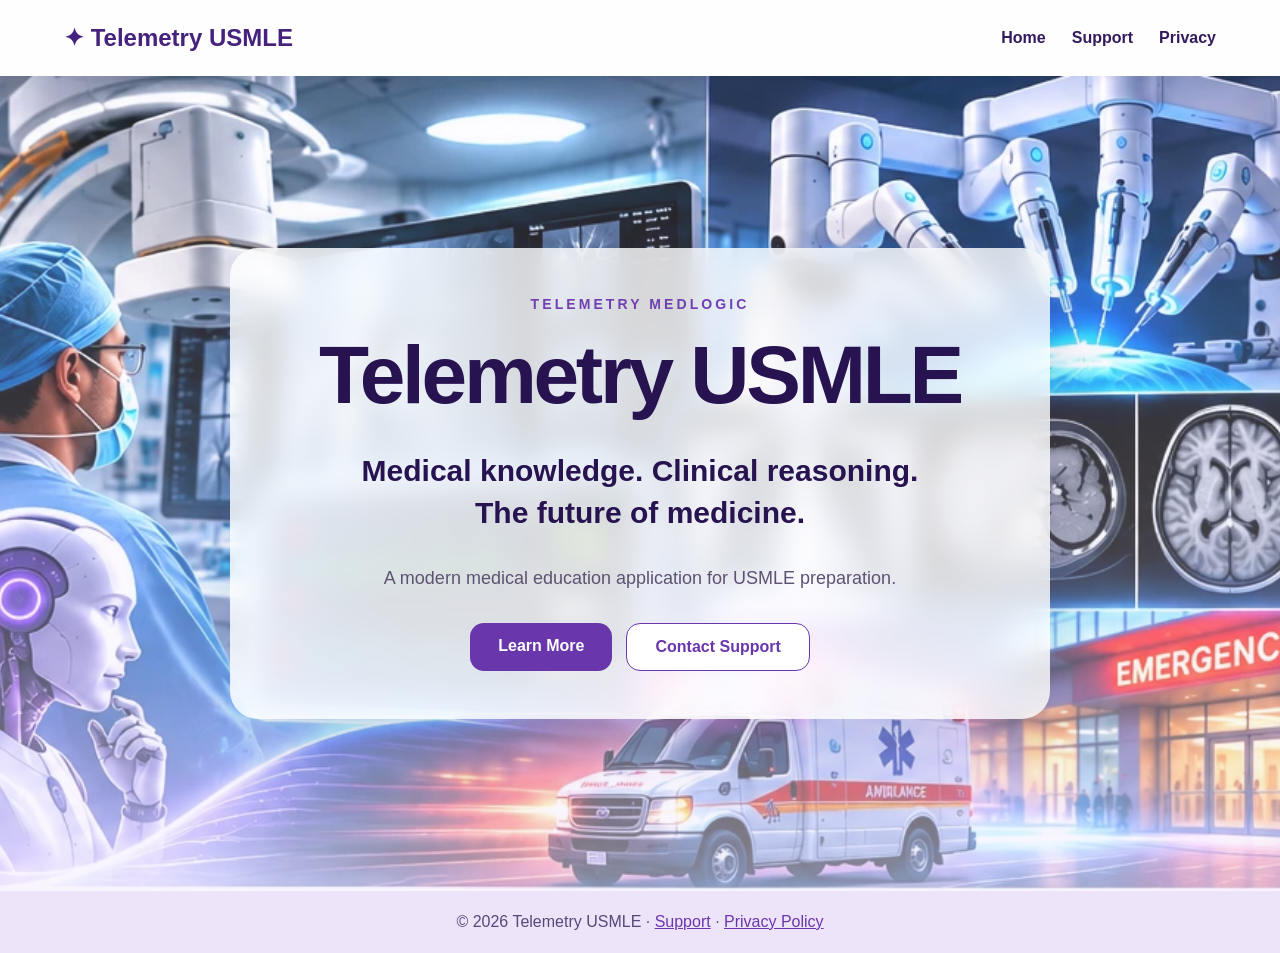
==== commit 413b3d76: "Update index.html" ====
--- a/index.html
+++ b/index.html
@@ -2,265 +2,255 @@
 <!DOCTYPE html>
 <html lang="en">
 <head>
-<meta charset="UTF-8">
-<meta name="viewport" content="width=device-width, initial-scale=1">
-<meta name="description" content="Telemetry USMLE medical education and board exam preparation.">
-<title>Telemetry USMLE | Telemetry MedLogic</title>
-
-<style>
-* { box-sizing: border-box; }
-
-html, body {
-  margin: 0;
-  min-height: 100%;
-}
-
-body {
-  font-family: Arial, Helvetica, sans-serif;
-  color: #26134f;
-  background: #f5efff;
-}
-
-header {
-  position: relative;
-  z-index: 2;
-  display: flex;
-  justify-content: space-between;
-  align-items: center;
-  gap: 20px;
-  padding: 24px 5%;
-  background: rgba(255,255,255,.90);
-}
-
-.brand {
-  color: #44227e;
-  font-size: 24px;
-  font-weight: 800;
-  text-decoration: none;
-}
-
-nav {
-  display: flex;
-  gap: 26px;
-}
-
-nav a {
-  color: #321a5d;
-  text-decoration: none;
-  font-weight: 700;
-}
-
-nav a:hover {
-  color: #8653cb;
-}
-
-.medical-background {
-  position: absolute;
-  inset: 0;
-  overflow: hidden;
-  display: grid;
-  grid-template-columns: repeat(4, 1fr);
-  grid-template-rows: repeat(2, 1fr);
-}
-
-.medical-background img {
-  width: 100%;
-  height: 100%;
-  object-fit: cover;
-  min-height: 0;
-}
-
-.hero {
-  position: relative;
-  min-height: calc(100vh - 85px);
-  display: flex;
-  align-items: center;
-  justify-content: center;
-  padding: 80px 24px;
-  isolation: isolate;
-}
-
-.medical-background {
-  z-index: -2;
-}
-
-.hero::before {
-  content: "";
-  position: absolute;
-  inset: 0;
-  z-index: -1;
-  background:
-    linear-gradient(
-      180deg,
-      rgba(237,222,255,.15) 0%,
-      rgba(245,238,255,.80) 44%,
-      rgba(250,246,255,.97) 80%
-    );
-}
-
-.hero-content {
-  width: min(850px, 100%);
-  padding: 48px 34px;
-  text-align: center;
-  border-radius: 30px;
-  background: rgba(255,255,255,.73);
-  box-shadow: 0 20px 70px rgba(49,24,95,.12);
-  backdrop-filter: blur(12px);
-}
-
-.eyebrow {
-  font-size: 14px;
-  letter-spacing: .22em;
-  text-transform: uppercase;
-  color: #7040b1;
-  font-weight: 800;
-}
-
-h1 {
-  margin: 18px 0;
-  font-size: clamp(44px, 7vw, 88px);
-  line-height: 1.1;
-  letter-spacing: -.04em;
-}
-
-.tagline {
-  font-size: clamp(21px, 3vw, 32px);
-  font-weight: 700;
-  line-height: 1.4;
-}
-
-.description {
-  font-size: 18px;
-  color: #5d5271;
-}
-
-.actions {
-  display: flex;
-  justify-content: center;
-  flex-wrap: wrap;
-  gap: 14px;
-  margin-top: 30px;
-}
-
-.btn {
-  padding: 14px 28px;
-  border-radius: 14px;
-  font-weight: 700;
-  text-decoration: none;
-}
-
-.primary {
-  background: #6936ac;
-  color: white;
-}
-
-.secondary {
-  background: white;
-  color: #6936ac;
-  border: 1px solid #6936ac;
-}
-
-footer {
-  text-align: center;
-  padding: 22px;
-  background: #eee4fa;
-  color: #594777;
-}
-
-footer a {
-  color: #6936ac;
-}
-
-@media (max-width: 700px) {
-  header {
-    flex-direction: column;
-    padding: 18px;
-  }
-
-  nav {
-    gap: 20px;
-  }
-
-  .medical-background {
-    grid-template-columns: repeat(2, 1fr);
-    grid-template-rows: repeat(4, 1fr);
-  }
-
-  .hero {
-    min-height: 850px;
-    padding: 40px 16px;
-  }
-
-  .hero-content {
-    padding: 32px 20px;
-  }
-
-  .description {
-    font-size: 16px;
-  }
-}
-</style>
+  <meta charset="UTF-8">
+  <meta name="viewport" content="width=device-width, initial-scale=1">
+  <meta name="description" content="Telemetry USMLE medical education and board exam preparation.">
+  <title>Telemetry USMLE | Telemetry MedLogic</title>
+
+  <style>
+    * {
+      box-sizing: border-box;
+    }
+
+    html, body {
+      margin: 0;
+      min-height: 100%;
+    }
+
+    body {
+      font-family: Arial, Helvetica, sans-serif;
+      color: #26134f;
+      background: #f5efff;
+    }
+
+    header {
+      position: relative;
+      z-index: 2;
+      display: flex;
+      justify-content: space-between;
+      align-items: center;
+      gap: 20px;
+      padding: 24px 5%;
+      background: rgba(255,255,255,0.93);
+    }
+
+    .brand {
+      color: #44227e;
+      font-size: 24px;
+      font-weight: 800;
+      text-decoration: none;
+    }
+
+    nav {
+      display: flex;
+      gap: 26px;
+    }
+
+    nav a {
+      color: #321a5d;
+      text-decoration: none;
+      font-weight: 700;
+    }
+
+    nav a:hover {
+      color: #8653cb;
+    }
+
+    .hero {
+      position: relative;
+      min-height: calc(100vh - 85px);
+      display: flex;
+      align-items: center;
+      justify-content: center;
+      padding: 80px 24px;
+      isolation: isolate;
+      overflow: hidden;
+    }
+
+    .medical-background {
+      position: absolute;
+      inset: 0;
+      z-index: -2;
+      background-image: url("medical-hero.webp");
+      background-size: cover;
+      background-position: center center;
+      background-repeat: no-repeat;
+    }
+
+    .hero::before {
+      content: "";
+      position: absolute;
+      inset: 0;
+      z-index: -1;
+      background: linear-gradient(
+        180deg,
+        rgba(245,238,255,0.12) 0%,
+        rgba(245,238,255,0.25) 55%,
+        rgba(245,238,255,0.55) 100%
+      );
+    }
+
+    .hero-content {
+      width: min(820px, 100%);
+      padding: 48px 34px;
+      text-align: center;
+      border-radius: 28px;
+      background: rgba(255,255,255,0.80);
+      box-shadow: 0 20px 70px rgba(49,24,95,0.15);
+      backdrop-filter: blur(12px);
+    }
+
+    .eyebrow {
+      font-size: 14px;
+      letter-spacing: 0.22em;
+      text-transform: uppercase;
+      color: #7040b1;
+      font-weight: 800;
+    }
+
+    h1 {
+      margin: 18px 0;
+      font-size: clamp(44px, 7vw, 82px);
+      line-height: 1.1;
+      letter-spacing: -0.04em;
+    }
+
+    .tagline {
+      font-size: clamp(21px, 3vw, 30px);
+      font-weight: 700;
+      line-height: 1.4;
+    }
+
+    .description {
+      font-size: 18px;
+      color: #5d5271;
+      line-height: 1.6;
+    }
+
+    .actions {
+      display: flex;
+      justify-content: center;
+      flex-wrap: wrap;
+      gap: 14px;
+      margin-top: 30px;
+    }
+
+    .btn {
+      display: inline-block;
+      padding: 14px 28px;
+      border-radius: 14px;
+      font-weight: 700;
+      text-decoration: none;
+    }
+
+    .primary {
+      background: #6936ac;
+      color: white;
+    }
+
+    .secondary {
+      background: white;
+      color: #6936ac;
+      border: 1px solid #6936ac;
+    }
+
+    .btn:hover {
+      opacity: 0.9;
+    }
+
+    footer {
+      text-align: center;
+      padding: 22px;
+      background: #eee4fa;
+      color: #594777;
+    }
+
+    footer a {
+      color: #6936ac;
+    }
+
+    @media (max-width: 700px) {
+      header {
+        flex-direction: column;
+        padding: 18px;
+      }
+
+      nav {
+        gap: 20px;
+        flex-wrap: wrap;
+        justify-content: center;
+      }
+
+      .hero {
+        min-height: 750px;
+        padding: 40px 16px;
+      }
+
+      .medical-background {
+        background-position: center center;
+      }
+
+      .hero-content {
+        padding: 32px 20px;
+      }
+
+      .description {
+        font-size: 16px;
+      }
+    }
+  </style>
 </head>
 
 <body>
-<header>
-  <a class="brand" href="index.html">✦ Telemetry USMLE</a>
-  <nav aria-label="Main navigation">
-    <a href="index.html">Home</a>
-    <a href="support.html">Support</a>
-    <a href="privacy.html">Privacy</a>
-  </nav>
-</header>
-
-<main>
-<section class="hero">
-
-  <div class="medical-background" aria-hidden="true">
-    <img src="medical-hero.webp" alt="">
-    <img src="robotic-surgery.png" alt="">
-    <img src="ecg-telemetry.png" alt="">
-    <img src="ct-mri-imaging.png" alt="">
-    <img src="doctor-clinical-care.png" alt="">
-    <img src="interventional-radiology.png" alt="">
-    <img src="emergency-ambulance.png" alt="">
-    <img src="vascular-banner.webp" alt="">
-  </div>
-
-  <div class="hero-content">
-    <div class="eyebrow">Telemetry MedLogic</div>
-
-    <h1>Telemetry USMLE</h1>
-
-    <p class="tagline">
-      Medical knowledge. Clinical reasoning.<br>
-      The future of medicine.
-    </p>
-
-    <p class="description">
-      A modern medical education application
-      for USMLE preparation.
-    </p>
-
-    <div class="actions">
-      <a class="btn primary" href="support.html">
-        Learn More
-      </a>
-
-      <a class="btn secondary"
-         href="mailto:telemetrymedlogic@gmail.com">
-        Contact Support
-      </a>
-    </div>
-  </div>
-
-</section>
-</main>
-
-<footer>
-  © 2026 Telemetry USMLE ·
-  <a href="support.html">Support</a> ·
-  <a href="privacy.html">Privacy Policy</a>
-</footer>
-
+  <header>
+    <a class="brand" href="index.html">✦ Telemetry USMLE</a>
+
+    <nav aria-label="Main navigation">
+      <a href="index.html">Home</a>
+      <a href="support.html">Support</a>
+      <a href="privacy.html">Privacy</a>
+    </nav>
+  </header>
+
+  <main>
+    <section class="hero">
+
+      <div class="medical-background" aria-hidden="true"></div>
+
+      <div class="hero-content">
+        <div class="eyebrow">Telemetry MedLogic</div>
+
+        <h1>Telemetry USMLE</h1>
+
+        <p class="tagline">
+          Medical knowledge. Clinical reasoning.<br>
+          The future of medicine.
+        </p>
+
+        <p class="description">
+          A modern medical education application
+          for USMLE preparation.
+        </p>
+
+        <div class="actions">
+          <a class="btn primary" href="support.html">
+            Learn More
+          </a>
+
+          <a class="btn secondary"
+             href="mailto:telemetrymedlogic@gmail.com">
+            Contact Support
+          </a>
+        </div>
+      </div>
+
+    </section>
+  </main>
+
+  <footer>
+    © 2026 Telemetry USMLE ·
+    <a href="support.html">Support</a> ·
+    <a href="privacy.html">Privacy Policy</a>
+  </footer>
 </body>
 </html>
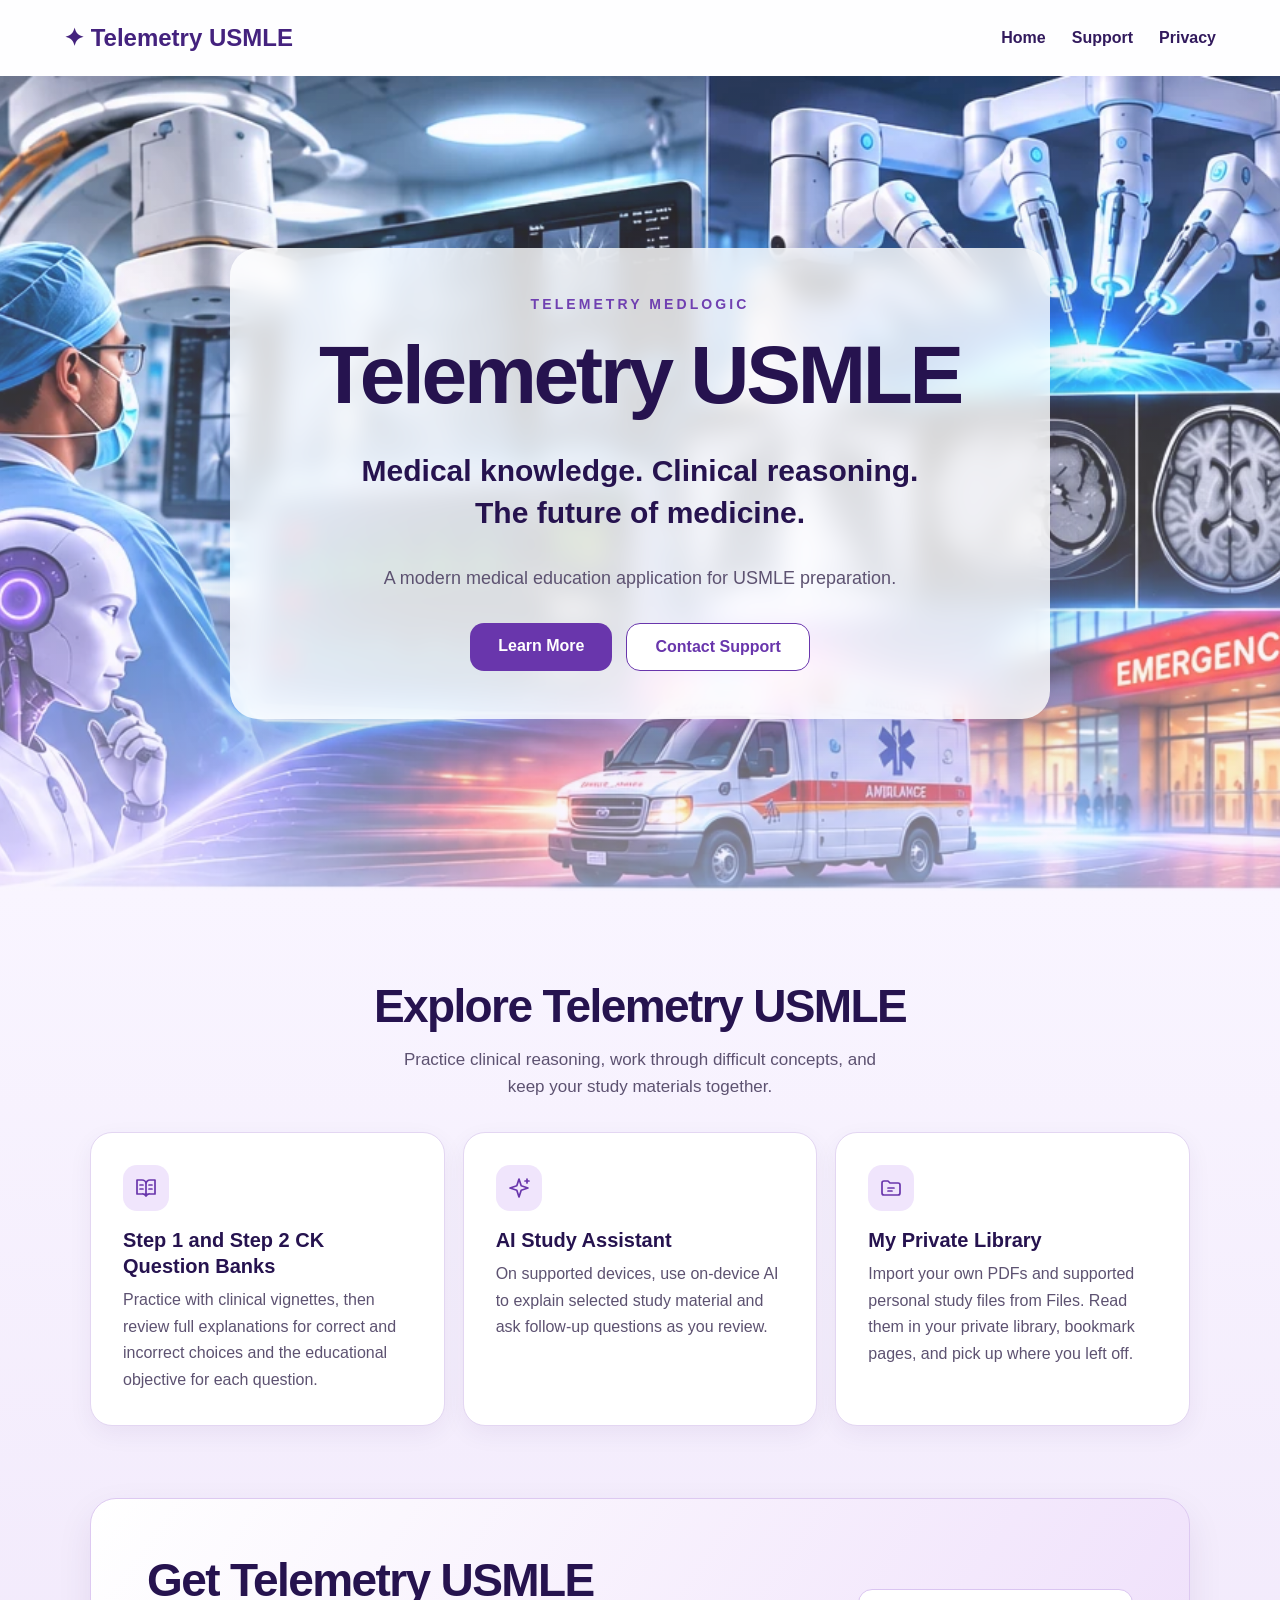
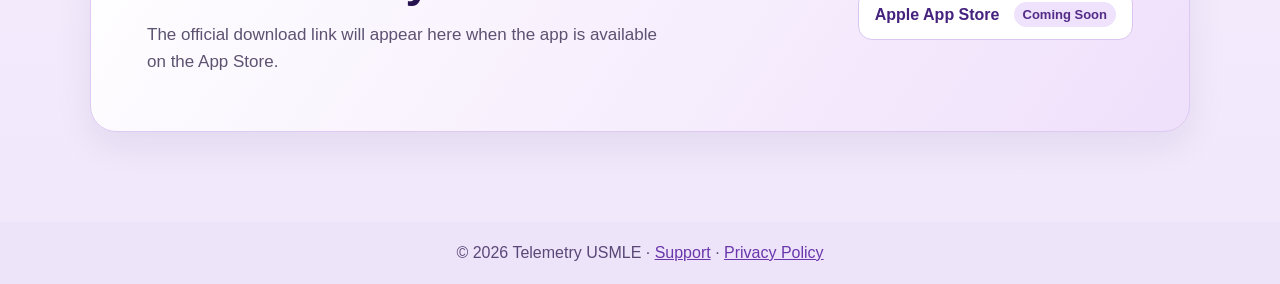
==== commit 258ccd17: "Add feature overview and App Store status to homepage" ====
--- a/index.html
+++ b/index.html
@@ -158,6 +158,122 @@
       opacity: 0.9;
     }
 
+    .home-details {
+      padding: clamp(48px, 7vw, 96px) clamp(16px, 5vw, 64px);
+      background: linear-gradient(180deg, #f9f5ff 0%, #f1e8fb 100%);
+    }
+
+    .home-section {
+      max-width: 1100px;
+      margin-inline: auto;
+    }
+
+    .section-intro {
+      text-align: center;
+      margin: 0 auto 32px;
+    }
+
+    .home-section h2 {
+      margin: 0;
+      font-size: clamp(28px, 5vw, 46px);
+      line-height: 1.12;
+      letter-spacing: -0.035em;
+    }
+
+    .section-intro p,
+    .download-copy p {
+      color: #5d5271;
+      font-size: 1.0625rem;
+      line-height: 1.6;
+      margin: 14px auto 0;
+      max-width: 54ch;
+    }
+
+    .feature-grid {
+      display: grid;
+      grid-template-columns: repeat(3, minmax(0, 1fr));
+      gap: 18px;
+    }
+
+    .feature-card {
+      padding: clamp(20px, 3vw, 32px);
+      border: 1px solid #e3d6f2;
+      border-radius: 22px;
+      background: #fff;
+      box-shadow: 0 8px 24px rgba(49,24,95,0.06);
+    }
+
+    .feature-icon {
+      display: grid;
+      place-items: center;
+      width: 46px;
+      height: 46px;
+      border-radius: 14px;
+      background: #f0e5fc;
+      color: #6936ac;
+    }
+
+    .feature-card h3 {
+      margin: 16px 0 8px;
+      font-size: 1.25rem;
+      line-height: 1.3;
+    }
+
+    .feature-card p {
+      margin: 0;
+      color: #5d5271;
+      line-height: 1.65;
+    }
+
+    .download-panel {
+      display: flex;
+      align-items: center;
+      justify-content: space-between;
+      flex-wrap: wrap;
+      gap: 24px;
+      margin-top: clamp(40px, 6vw, 72px);
+      padding: clamp(24px, 5vw, 56px);
+      border: 1px solid #ddc9f1;
+      border-radius: 26px;
+      background: linear-gradient(125deg, #fff 0%, #efe0fb 100%);
+      box-shadow: 0 14px 36px rgba(49,24,95,0.08);
+    }
+
+    .download-copy p {
+      margin-inline: 0;
+    }
+
+    .store-status {
+      display: inline-flex;
+      flex-wrap: wrap;
+      align-items: center;
+      gap: 8px 14px;
+      padding: 12px 16px;
+      border: 1px solid #dac5f1;
+      border-radius: 14px;
+      background: #fff;
+      color: #44227e;
+      font-weight: 700;
+    }
+
+    .store-status small {
+      padding: 5px 9px;
+      border-radius: 999px;
+      background: #eee2fc;
+      color: #542c87;
+      font-size: 0.8125rem;
+    }
+
+    a.store-status:hover {
+      background: #f9f3ff;
+    }
+
+    @media (max-width: 760px) {
+      .feature-grid {
+        grid-template-columns: minmax(0, 1fr);
+      }
+    }
+
     footer {
       text-align: center;
       padding: 22px;
@@ -233,7 +349,7 @@
         </p>
 
         <div class="actions">
-          <a class="btn primary" href="support.html">
+          <a class="btn primary" href="#explore">
             Learn More
           </a>
 
@@ -245,6 +361,59 @@
       </div>
 
     </section>
+
+    <div class="home-details">
+      <section id="explore" class="home-section" aria-labelledby="explore-heading">
+        <div class="section-intro">
+          <h2 id="explore-heading">Explore Telemetry USMLE</h2>
+          <p>Practice clinical reasoning, work through difficult concepts, and keep your study materials together.</p>
+        </div>
+
+        <div class="feature-grid">
+          <article class="feature-card">
+            <div class="feature-icon" aria-hidden="true">
+              <svg width="24" height="24" viewBox="0 0 24 24" fill="none" stroke="currentColor" stroke-width="1.7" stroke-linecap="round" stroke-linejoin="round">
+                <path d="M12 6v14M3 4h5a4 4 0 0 1 4 4 4 4 0 0 1 4-4h5v14h-5a4 4 0 0 0-4 2 4 4 0 0 0-4-2H3z"/>
+                <path d="M6 9h3m-3 4h3m6-4h3m-3 4h3"/>
+              </svg>
+            </div>
+            <h3>Step 1 and Step 2 CK Question Banks</h3>
+            <p>Practice with clinical vignettes, then review full explanations for correct and incorrect choices and the educational objective for each question.</p>
+          </article>
+
+          <article class="feature-card">
+            <div class="feature-icon" aria-hidden="true">
+              <svg width="24" height="24" viewBox="0 0 24 24" fill="none" stroke="currentColor" stroke-width="1.7" stroke-linecap="round" stroke-linejoin="round">
+                <path d="m12 3 2.2 6.8L21 12l-6.8 2.2L12 21l-2.2-6.8L3 12l6.8-2.2z"/>
+                <path d="M20 3v4m-2-2h4"/>
+              </svg>
+            </div>
+            <h3>AI Study Assistant</h3>
+            <p>On supported devices, use on-device AI to explain selected study material and ask follow-up questions as you review.</p>
+          </article>
+
+          <article class="feature-card">
+            <div class="feature-icon" aria-hidden="true">
+              <svg width="24" height="24" viewBox="0 0 24 24" fill="none" stroke="currentColor" stroke-width="1.7" stroke-linecap="round" stroke-linejoin="round">
+                <path d="M3 7a2 2 0 0 1 2-2h4l2 2h8a2 2 0 0 1 2 2v8a2 2 0 0 1-2 2H5a2 2 0 0 1-2-2z"/>
+                <path d="M9 12h6m-6 3h4"/>
+              </svg>
+            </div>
+            <h3>My Private Library</h3>
+            <p>Import your own PDFs and supported personal study files from Files. Read them in your private library, bookmark pages, and pick up where you left off.</p>
+          </article>
+        </div>
+      </section>
+
+      <section id="download" class="home-section download-panel" aria-labelledby="download-heading">
+        <div class="download-copy">
+          <h2 id="download-heading">Get Telemetry USMLE</h2>
+          <p>The official download link will appear here when the app is available on the App Store.</p>
+        </div>
+        <!-- At launch, replace this span with an a.store-status pointing to the official Apple App Store URL. -->
+        <span class="store-status">Apple App Store <small>Coming Soon</small></span>
+      </section>
+    </div>
   </main>
 
   <footer>
